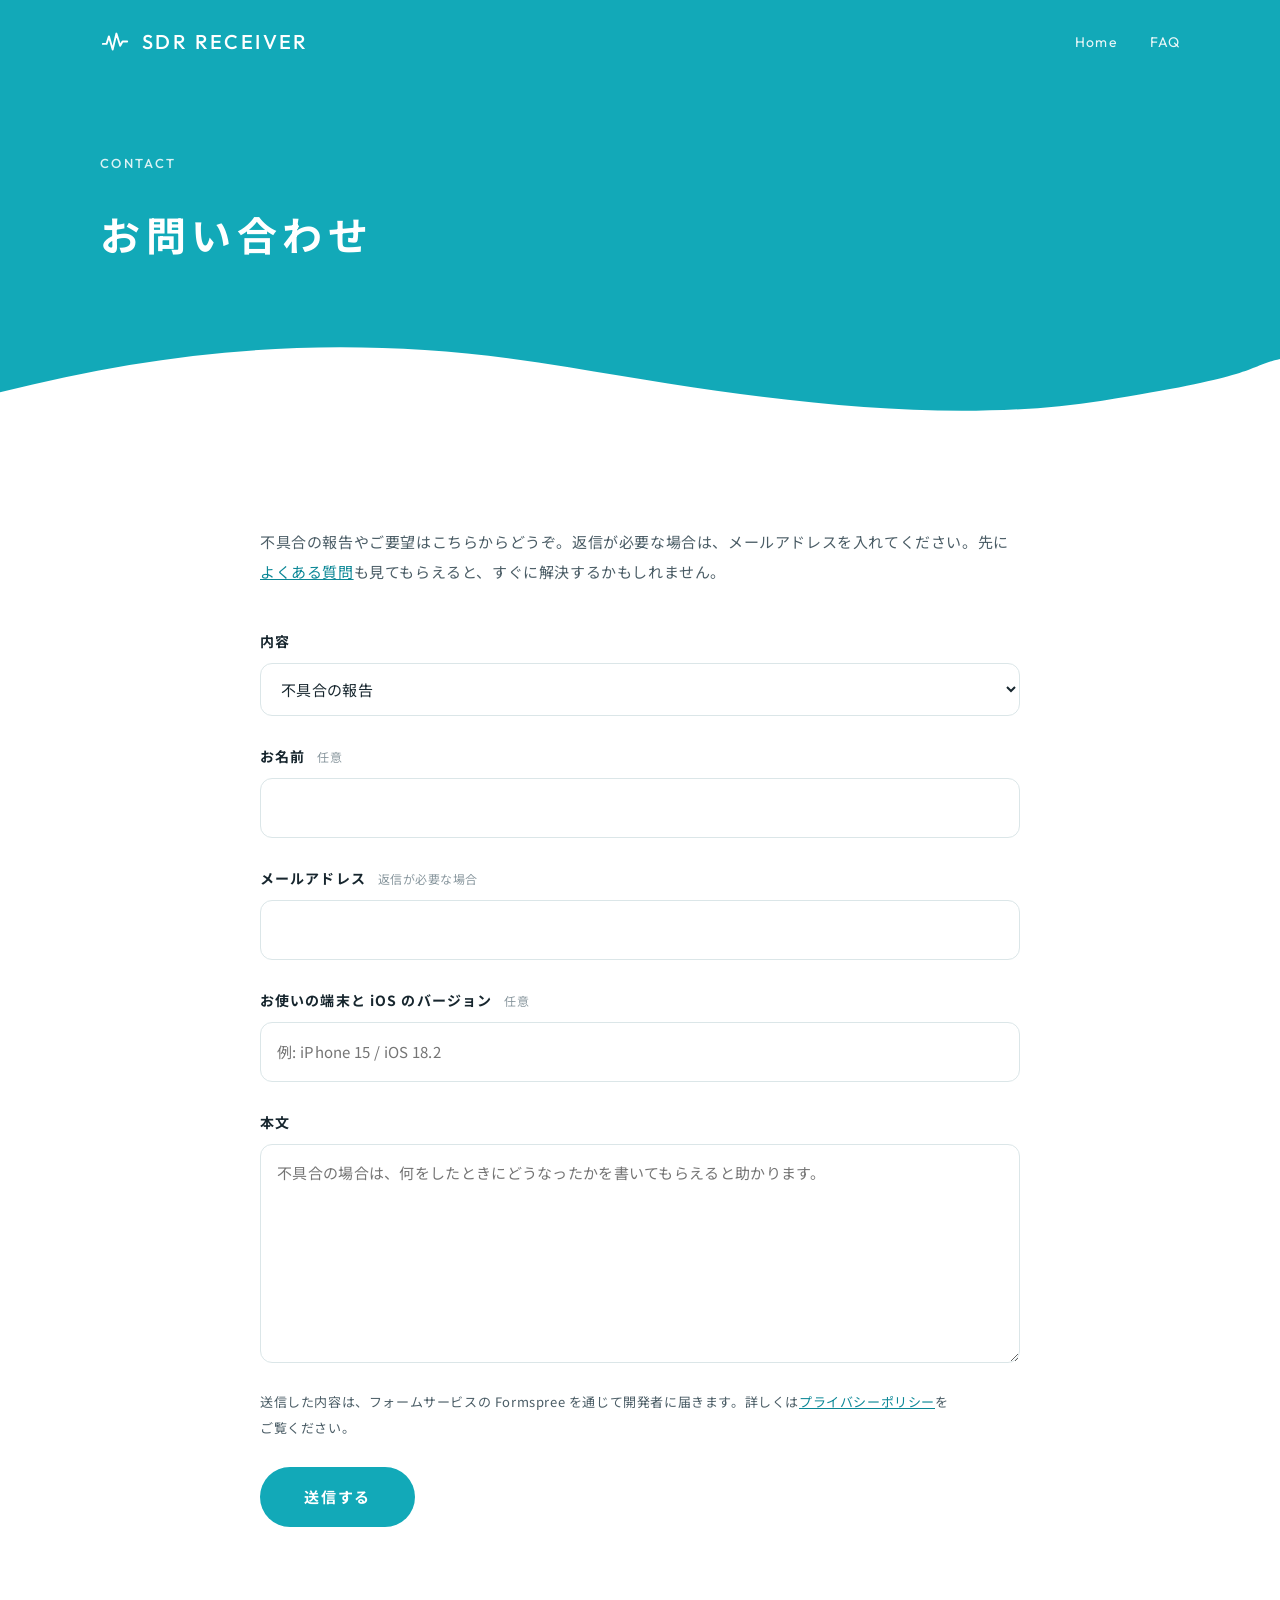
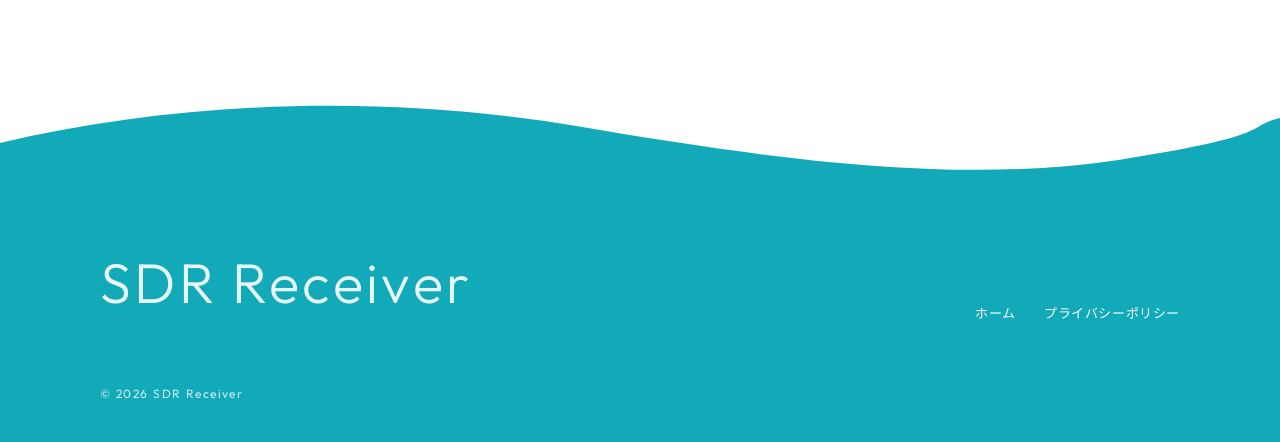
==== contact.html @ 530494e3 "Add contact form (Formspree) and link it from privacy policy and footer Co-Authored-By: Claude Opus " ====
<!doctype html>
<html lang="ja">
<head>
  <meta charset="utf-8">
  <meta name="viewport" content="width=device-width, initial-scale=1">
  <title>お問い合わせ | SDR Receiver</title>
  <meta name="description" content="SDR Receiver へのお問い合わせ">
  <meta name="theme-color" content="#12a9b8">
  <link rel="icon" href="assets/icon.svg" type="image/svg+xml">
  <link rel="preconnect" href="https://fonts.googleapis.com">
  <link rel="preconnect" href="https://fonts.gstatic.com" crossorigin>
  <link href="https://fonts.googleapis.com/css2?family=Outfit:wght@300;400;500&family=Noto+Sans+JP:wght@400;500;700&display=swap" rel="stylesheet">
  <link rel="stylesheet" href="style.css">
</head>
<body>
  <header class="header">
    <div class="wrap">
      <a class="logo" href="index.html"><img src="assets/icon-white.svg" alt=""><span>SDR RECEIVER</span></a>
      <nav class="menu"><a href="index.html">Home</a><a href="index.html#faq">FAQ</a></nav>
    </div>
  </header>
  <section class="doc-head">
    <div class="wrap">
      <div class="label">Contact</div>
      <h1>お問い合わせ</h1>
    </div>
    <svg class="wave" viewBox="0 0 1440 120" preserveAspectRatio="none" aria-hidden="true" style="margin-top:60px"><path class="wave-white" d="M0 70c220-60 420-70 640-30s420 70 600 40 160-40 200-50v90H0Z"/></svg>
  </section>

  <main class="wrap doc">
    <p>不具合の報告やご要望はこちらからどうぞ。返信が必要な場合は、メールアドレスを入れてください。先に<a href="index.html#faq">よくある質問</a>も見てもらえると、すぐに解決するかもしれません。</p>

    <form id="contact" class="form" action="https://formspree.io/f/xbgdqavl" method="POST">
      <div class="field">
        <label for="kind">内容</label>
        <select id="kind" name="種類">
          <option>不具合の報告</option>
          <option>機能の要望</option>
          <option>その他</option>
        </select>
      </div>
      <div class="field">
        <label for="name">お名前 <span class="opt">任意</span></label>
        <input id="name" name="名前" type="text" autocomplete="name">
      </div>
      <div class="field">
        <label for="email">メールアドレス <span class="opt">返信が必要な場合</span></label>
        <input id="email" name="email" type="email" autocomplete="email" inputmode="email">
      </div>
      <div class="field">
        <label for="device">お使いの端末と iOS のバージョン <span class="opt">任意</span></label>
        <input id="device" name="端末" type="text" placeholder="例: iPhone 15 / iOS 18.2">
      </div>
      <div class="field">
        <label for="message">本文</label>
        <textarea id="message" name="本文" rows="7" required placeholder="不具合の場合は、何をしたときにどうなったかを書いてもらえると助かります。"></textarea>
      </div>
      <!-- Spam trap: hidden from people, filled in by bots -->
      <input type="text" name="_gotcha" tabindex="-1" autocomplete="off" class="trap" aria-hidden="true">
      <input type="hidden" name="_subject" value="SDR Receiver お問い合わせ">

      <p class="form-note">送信した内容は、フォームサービスの Formspree を通じて開発者に届きます。詳しくは<a href="privacy.html">プライバシーポリシー</a>をご覧ください。</p>
      <button type="submit" class="submit">送信する</button>
      <p id="status" class="status" role="status" aria-live="polite"></p>
    </form>
  </main>

  <footer class="footer">
    <svg class="wave" viewBox="0 0 1440 120" preserveAspectRatio="none" aria-hidden="true"><path class="wave-teal" d="M0 60c200-50 430-60 650-20s430 70 610 40 140-40 180-50v90H0Z"/></svg>
    <div class="footer-body">
      <div class="wrap footer-inner">
        <div><p class="big">SDR Receiver</p></div>
        <nav aria-label="フッター"><a href="index.html">ホーム</a><a href="privacy.html">プライバシーポリシー</a></nav>
      </div>
      <div class="wrap copy">© 2026 SDR Receiver</div>
    </div>
  </footer>

  <script>
    // Send in the background so the visitor stays on this page; without JS the form posts normally.
    const form = document.getElementById('contact');
    const status = document.getElementById('status');
    form.addEventListener('submit', async (e) => {
      e.preventDefault();
      const button = form.querySelector('.submit');
      button.disabled = true;
      status.className = 'status';
      status.textContent = '送信しています…';
      try {
        const res = await fetch(form.action, { method: 'POST', body: new FormData(form), headers: { Accept: 'application/json' } });
        if (!res.ok) throw new Error(String(res.status));
        form.reset();
        status.classList.add('ok');
        status.textContent = '送信しました。ありがとうございます。';
      } catch {
        status.classList.add('ng');
        status.textContent = '送信できませんでした。時間をおいて、もう一度お試しください。';
      } finally {
        button.disabled = false;
      }
    });
  </script>
</body>
</html>
---- style.css ----
:root {
  --teal: #12a9b8;
  --teal-deep: #0b8796;
  --teal-pale: #e9f7f8;
  --sun: #f5c64a;
  --ink: #17262e;
  --ink-2: #4b5d66;
  --ink-3: #8a989f;
  --line: #dbe6e8;
  --white: #ffffff;
  --jp: "Noto Sans JP", "Hiragino Kaku Gothic ProN", "Hiragino Sans", system-ui, sans-serif;
  --en: "Outfit", "Noto Sans JP", system-ui, sans-serif;
  --maxw: 1080px;
}

* { box-sizing: border-box; }
html { scroll-behavior: smooth; }
body {
  margin: 0;
  background: var(--white);
  color: var(--ink);
  font-family: var(--jp);
  font-size: 15px;
  line-height: 2;
  letter-spacing: 0.04em;
  -webkit-font-smoothing: antialiased;
  overflow-x: hidden;
}
img { max-width: 100%; display: block; }
a { color: inherit; }
h1, h2, h3, p, li, dt, dd, summary { word-break: auto-phrase; }

.wrap { width: min(var(--maxw), 100% - 48px); margin-inline: auto; }

/* Small English label, as used above every section title */
.label {
  font-family: var(--en); font-weight: 500; font-size: 13px; letter-spacing: 0.18em;
  text-transform: uppercase; color: var(--teal);
}
.label-lg { font-family: var(--en); font-weight: 400; font-size: clamp(40px, 6vw, 72px); letter-spacing: 0.02em; line-height: 1; color: var(--teal); margin: 0; }
.label-lg + .sub { display: block; margin-top: 14px; font-size: 13px; letter-spacing: 0.2em; color: var(--ink-3); }

/* ---------- Header ---------- */
.header { position: absolute; inset: 0 0 auto; z-index: 20; }
.header .wrap { display: flex; align-items: center; justify-content: space-between; height: 84px; }
.logo { display: flex; align-items: center; gap: 12px; text-decoration: none; color: var(--white); }
.logo img { width: 30px; height: 30px; }
.logo span { font-family: var(--en); font-weight: 500; font-size: 20px; letter-spacing: 0.12em; }
.menu { display: flex; gap: 32px; }
.menu a { font-family: var(--en); font-size: 14px; letter-spacing: 0.08em; color: var(--white); text-decoration: none; opacity: .9; }
.menu a:hover { opacity: 1; text-decoration: underline; text-underline-offset: 6px; }
@media (max-width: 760px) { .menu { display: none; } }

/* ---------- Hero ---------- */
.hero { position: relative; background: var(--teal); color: var(--white); padding: 150px 0 0; overflow: hidden; }
.nb { white-space: nowrap; }
.hero-inner { display: grid; grid-template-columns: 1.15fr .85fr; align-items: end; gap: 40px; }
@media (max-width: 880px) { .hero-inner { grid-template-columns: 1fr; } .hero { padding-top: 120px; } }
.hero .label { color: rgba(255,255,255,.85); }
.hero h1 {
  margin: 22px 0 28px; font-weight: 700; font-size: clamp(30px, 4.9vw, 62px);
  line-height: 1.38; letter-spacing: 0.12em;
}
.hero p.lead { margin: 0 0 40px; font-size: 16px; line-height: 2.1; max-width: 30em; opacity: .95; }
.store {
  display: inline-flex; align-items: center; gap: 12px; padding: 14px 26px; border-radius: 999px;
  background: var(--white); color: var(--teal-deep); font-weight: 700; font-size: 14px; letter-spacing: .08em;
}
.store small { font-weight: 500; color: var(--ink-3); letter-spacing: .04em; }
.hero-copy { padding-bottom: 150px; }
@media (max-width: 880px) { .hero-copy { padding-bottom: 20px; } }

.hero-visual { position: relative; display: flex; justify-content: center; }
.sun { position: absolute; width: 300px; height: 300px; border-radius: 50%; background: var(--sun); right: 6%; bottom: 32%; }
.dots { position: absolute; left: 2%; top: 4%; width: 120px; height: 120px; opacity: .7;
  background-image: radial-gradient(rgba(255,255,255,.9) 1.6px, transparent 1.8px); background-size: 16px 16px; }
@media (max-width: 880px) { .sun { width: 220px; height: 220px; } }

.phone {
  position: relative; width: min(300px, 70vw); aspect-ratio: 1206 / 2622; border-radius: 48px; padding: 9px;
  background: #11161c; box-shadow: 0 30px 60px -20px rgba(6, 40, 46, .55);
}
.phone img { width: 100%; height: 100%; object-fit: cover; border-radius: 40px; }
.hero .phone { margin-bottom: -120px; z-index: 2; }

/* Wave edges */
.wave { display: block; width: 100%; height: 100px; margin: -1px 0; position: relative; }
@media (max-width: 760px) { .wave { height: 56px; } }
.wave-white { fill: var(--white); }
.wave-pale { fill: var(--teal-pale); }
.wave-teal { fill: var(--teal); }
.hero .wave { position: relative; z-index: 1; margin-top: -1px; margin-bottom: -2px; }

/* ---------- Sections ---------- */
section { position: relative; }
.pad { padding: 150px 0; }
@media (max-width: 760px) { .pad { padding: 100px 0; } }

/* Statement */
.statement { text-align: center; }
.statement h2 { font-size: clamp(26px, 3.6vw, 40px); font-weight: 700; letter-spacing: .14em; line-height: 1.7; margin: 26px 0 40px; }
.statement p { margin: 0 auto; max-width: 38em; color: var(--ink-2); line-height: 2.4; }

/* Features */
.features-head { display: flex; justify-content: space-between; align-items: end; gap: 32px; flex-wrap: wrap; margin-bottom: 72px; }
.features-head p { margin: 0; max-width: 26em; color: var(--ink-2); }
.feature-list { display: grid; grid-template-columns: 1fr 1fr; border-top: 1px solid var(--line); }
@media (max-width: 760px) { .feature-list { grid-template-columns: 1fr; } }
.feature { padding: 44px 40px 48px 0; border-bottom: 1px solid var(--line); }
.feature:nth-child(odd) { border-right: 1px solid var(--line); }
.feature:nth-child(even) { padding-left: 40px; padding-right: 0; }
@media (max-width: 760px) { .feature, .feature:nth-child(even), .feature:nth-child(odd) { padding: 36px 0; border-right: 0; } }
.feature .num { font-family: var(--en); font-size: 13px; letter-spacing: .16em; color: var(--teal); }
.feature h3 { margin: 10px 0 12px; font-size: 21px; letter-spacing: .1em; }
.feature p { margin: 0; color: var(--ink-2); }
.tags { display: flex; flex-wrap: wrap; gap: 8px; margin-top: 16px; }
.tags span { font-family: var(--en); font-size: 12px; letter-spacing: .1em; padding: 4px 12px; border-radius: 999px; border: 1px solid var(--teal); color: var(--teal-deep); }

.also { margin-top: 56px; display: grid; grid-template-columns: 180px 1fr; gap: 24px; }
@media (max-width: 760px) { .also { grid-template-columns: 1fr; } }
.also ul { list-style: none; margin: 0; padding: 0; display: grid; grid-template-columns: 1fr 1fr; gap: 6px 40px; color: var(--ink-2); }
@media (max-width: 600px) { .also ul { grid-template-columns: 1fr; } }
.also li::before { content: ""; display: inline-block; width: 6px; height: 6px; border-radius: 50%; background: var(--teal); margin-right: 12px; vertical-align: middle; }

/* Screens */
.screens { background: var(--teal-pale); }
.screens-head { text-align: center; margin-bottom: 70px; }
.screens-head h2 { font-size: clamp(22px, 3vw, 30px); letter-spacing: .14em; margin: 20px 0 0; }
.gallery { display: grid; grid-template-columns: repeat(4, 1fr); gap: 28px; align-items: start; }
.gallery figure { margin: 0; }
.gallery figure:nth-child(even) { margin-top: 60px; }
.gallery .phone { width: 100%; border-radius: 34px; padding: 6px; box-shadow: 0 24px 40px -24px rgba(6, 40, 46, .5); }
.gallery .phone img { border-radius: 28px; }
.gallery figcaption { margin-top: 18px; font-size: 13px; color: var(--ink-2); text-align: center; letter-spacing: .08em; }
@media (max-width: 880px) { .gallery { grid-template-columns: repeat(2, 1fr); } }
@media (max-width: 480px) { .gallery { gap: 16px; } .gallery figure:nth-child(even) { margin-top: 30px; } }

/* Start */
.start-grid { display: grid; grid-template-columns: 1fr 1.3fr; gap: 80px; }
@media (max-width: 880px) { .start-grid { grid-template-columns: 1fr; gap: 48px; } }
.start h2 { font-size: clamp(24px, 3vw, 32px); letter-spacing: .14em; margin: 24px 0 24px; line-height: 1.6; }
.start p { color: var(--ink-2); margin: 0; }
.need { margin: 32px 0 0; padding: 28px 30px; border-radius: 20px; background: var(--teal-pale); }
.need dt { font-weight: 700; letter-spacing: .1em; margin-bottom: 8px; }
.need dd { margin: 0; color: var(--ink-2); }
.need dd ul { margin: 0; padding-left: 1.2em; }
ol.steps { list-style: none; margin: 0; padding: 0; counter-reset: s; }
ol.steps li { counter-increment: s; display: grid; grid-template-columns: 64px 1fr; gap: 8px; padding: 30px 0; border-bottom: 1px solid var(--line); }
ol.steps li:first-child { border-top: 1px solid var(--line); }
ol.steps li::before { content: counter(s, decimal-leading-zero); font-family: var(--en); font-size: 28px; font-weight: 300; color: var(--teal); line-height: 1.4; }
ol.steps h3 { margin: 0 0 6px; font-size: 17px; letter-spacing: .1em; }
ol.steps p { margin: 0; color: var(--ink-2); }
code { font-family: ui-monospace, "SF Mono", Menlo, monospace; font-size: .9em; background: var(--teal-pale); color: var(--teal-deep); padding: 2px 8px; border-radius: 6px; letter-spacing: 0; }

/* Note */
.note { border-radius: 24px; border: 1px solid var(--line); padding: 44px 48px; display: grid; grid-template-columns: 200px 1fr; gap: 24px; }
@media (max-width: 760px) { .note { grid-template-columns: 1fr; padding: 32px 26px; } }
.note h2 { margin: 10px 0 0; font-size: 19px; letter-spacing: .12em; line-height: 1.7; }
.note p { margin: 0 0 12px; color: var(--ink-2); }
.note p:last-child { margin-bottom: 0; }

/* FAQ */
.faq { max-width: 820px; margin: 56px auto 0; }
.faq details { border-bottom: 1px solid var(--line); }
.faq details:first-child { border-top: 1px solid var(--line); }
.faq summary { cursor: pointer; list-style: none; padding: 24px 40px 24px 0; font-weight: 700; letter-spacing: .08em; position: relative; }
.faq summary::-webkit-details-marker { display: none; }
.faq summary::before { content: "Q."; font-family: var(--en); color: var(--teal); margin-right: 14px; font-weight: 500; }
.faq summary::after { content: ""; position: absolute; right: 6px; top: 50%; width: 12px; height: 12px; border-right: 1.5px solid var(--teal); border-bottom: 1.5px solid var(--teal); transform: translateY(-75%) rotate(45deg); transition: transform .25s ease; }
.faq details[open] summary::after { transform: translateY(-25%) rotate(-135deg); }
.faq details p { margin: 0 0 26px 36px; color: var(--ink-2); }

/* Footer */
.footer { color: var(--white); }
.footer-body { background: var(--teal); }
.footer-inner { padding: 60px 0 56px; display: flex; flex-wrap: wrap; justify-content: space-between; gap: 32px; align-items: end; }
.footer .big { font-family: var(--en); font-weight: 300; font-size: clamp(32px, 5vw, 56px); letter-spacing: .06em; line-height: 1.1; margin: 0 0 12px; }
.footer p { margin: 0; font-size: 13px; opacity: .9; }
.footer nav { display: flex; gap: 28px; font-size: 13px; }
.footer nav a { text-decoration: none; }
.footer nav a:hover { text-decoration: underline; text-underline-offset: 5px; }
.copy { font-family: var(--en); font-size: 12px; letter-spacing: .12em; opacity: .8; padding-bottom: 36px; }

/* Reveal */
.reveal { opacity: 0; transform: translateY(24px); transition: opacity .9s ease, transform .9s ease; }
.reveal.in { opacity: 1; transform: none; }
@media (prefers-reduced-motion: reduce) { .reveal { opacity: 1; transform: none; transition: none; } html { scroll-behavior: auto; } }

/* Document page */
.doc-head { background: var(--teal); color: var(--white); padding: 150px 0 0; }
.doc-head .wave { margin-bottom: -2px; }
.doc-head h1 { margin: 18px 0 0; font-size: clamp(28px, 4vw, 40px); letter-spacing: .14em; }
.doc-head .label { color: rgba(255,255,255,.85); }
.doc { max-width: 760px; padding: 80px 0 120px; }
.doc h2 { font-size: 19px; letter-spacing: .1em; margin: 48px 0 12px; }
.doc p, .doc li { color: var(--ink-2); }
.draft { display: inline-block; font-size: 12px; padding: 4px 14px; border-radius: 999px; background: #fff5d6; color: #8a6400; letter-spacing: .06em; }

/* Contact form */
.form { margin-top: 40px; display: grid; gap: 26px; }
.field { display: grid; gap: 8px; }
.field label { font-weight: 700; letter-spacing: .08em; font-size: 14px; }
.opt { font-weight: 400; font-size: 12px; color: var(--ink-3); margin-left: 8px; letter-spacing: .04em; }
.field input, .field select, .field textarea {
  font: inherit; letter-spacing: .02em; color: var(--ink); width: 100%;
  padding: 14px 16px; border-radius: 12px; border: 1px solid var(--line); background: var(--white);
  transition: border-color .2s ease, box-shadow .2s ease;
}
.field textarea { resize: vertical; line-height: 1.8; }
.field input:focus, .field select:focus, .field textarea:focus { outline: none; border-color: var(--teal); box-shadow: 0 0 0 4px rgba(18, 169, 184, .14); }
.trap { position: absolute; left: -9999px; width: 1px; height: 1px; opacity: 0; }
.form-note { margin: 0; font-size: 13px; color: var(--ink-3); }
.form-note a, .doc a { color: var(--teal-deep); }
.submit {
  justify-self: start; font: inherit; font-weight: 700; letter-spacing: .12em; color: var(--white);
  background: var(--teal); border: 0; border-radius: 999px; padding: 15px 44px; cursor: pointer;
  transition: background .2s ease, transform .2s ease;
}
.submit:hover { background: var(--teal-deep); transform: translateY(-1px); }
.submit:disabled { opacity: .6; cursor: default; transform: none; }
.status { margin: 0; min-height: 1.5em; font-size: 14px; }
.status.ok { color: var(--teal-deep); }
.status.ng { color: #c0392b; }
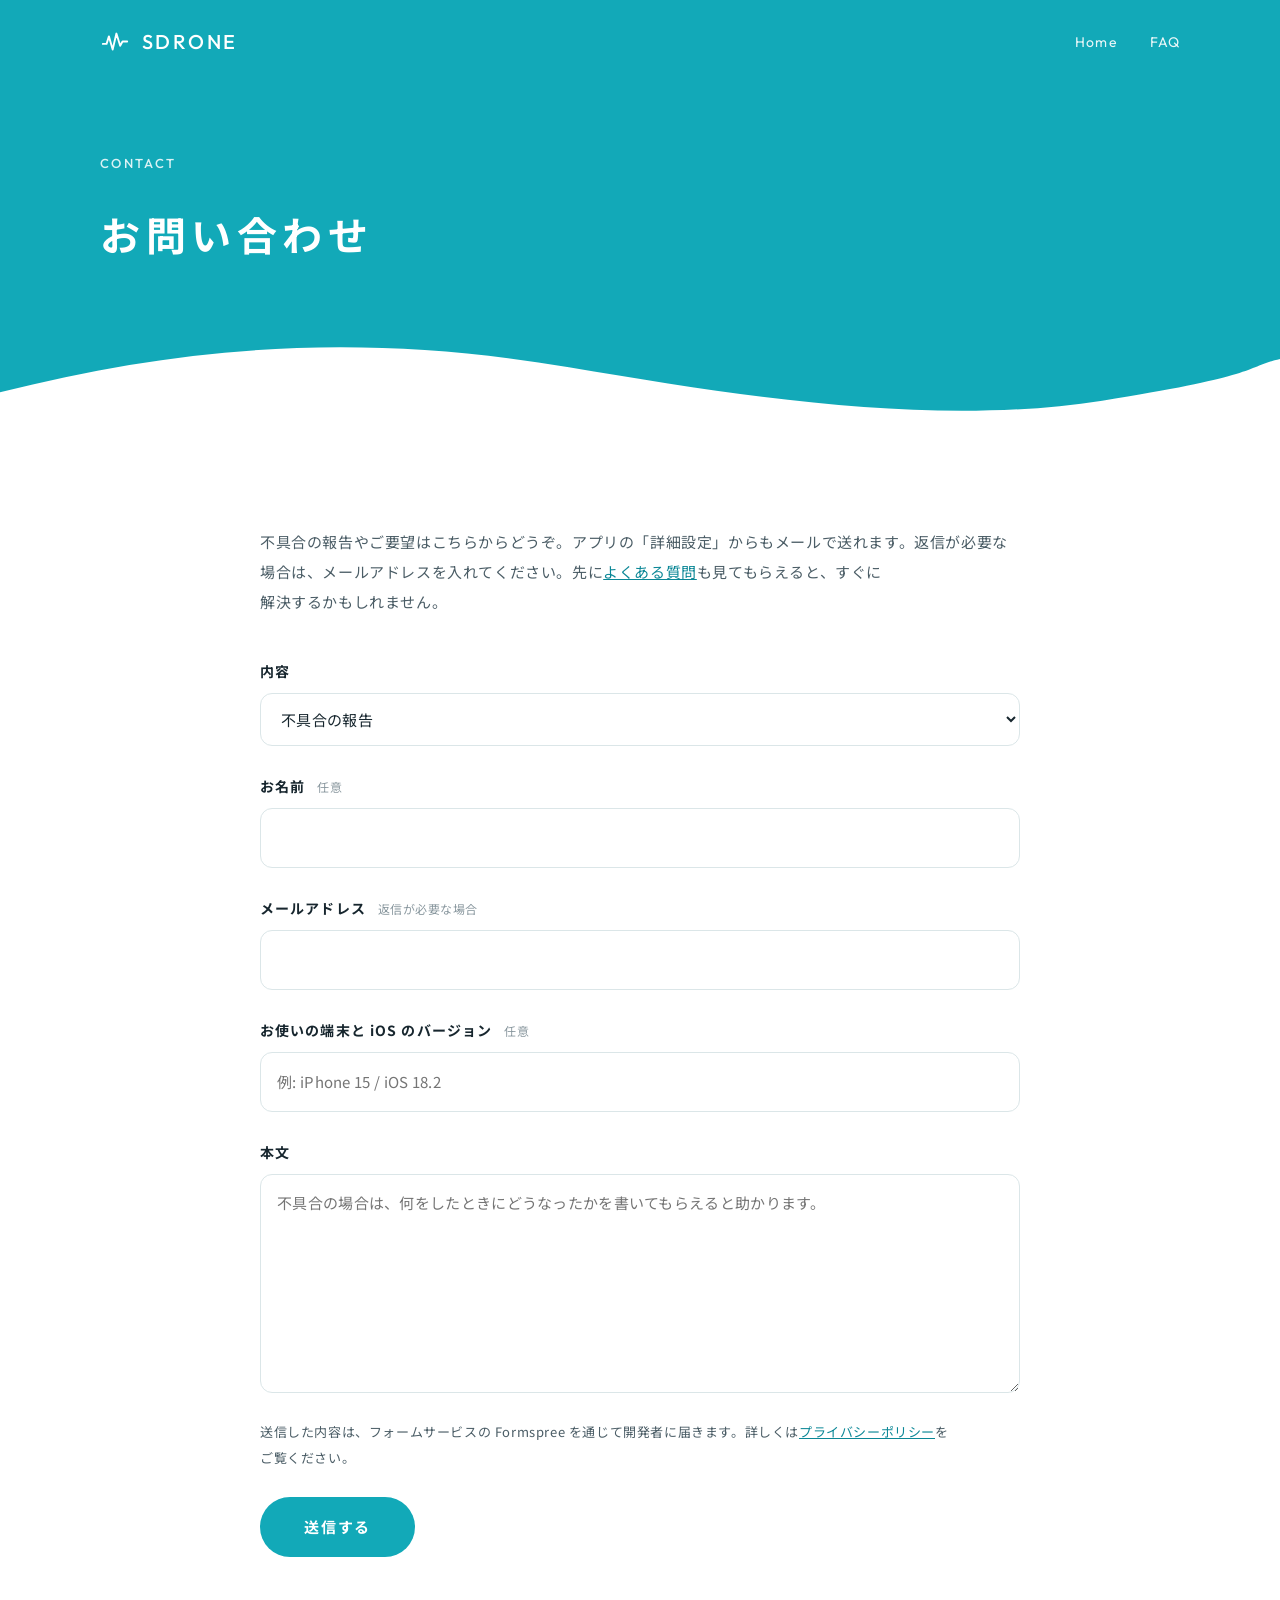
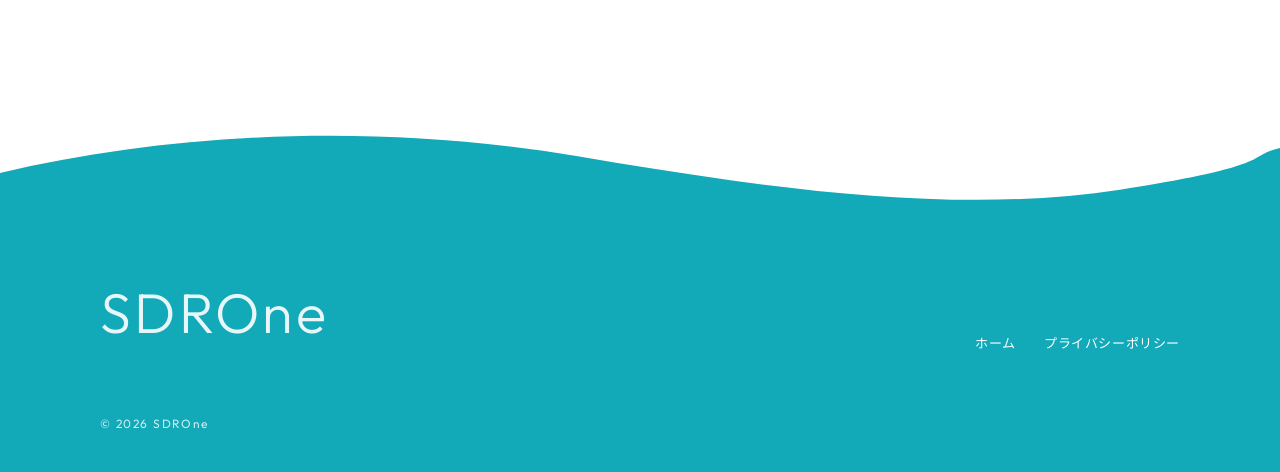
==== commit d12dc3ef: "Rename to SDROne; add iPad, map and decoder features, new screenshots and icon; privacy note on in-a" ====
--- a/contact.html
+++ b/contact.html
@@ -3,8 +3,8 @@
 <head>
   <meta charset="utf-8">
   <meta name="viewport" content="width=device-width, initial-scale=1">
-  <title>お問い合わせ | SDR Receiver</title>
-  <meta name="description" content="SDR Receiver へのお問い合わせ">
+  <title>お問い合わせ | SDROne</title>
+  <meta name="description" content="SDROne へのお問い合わせ">
   <meta name="theme-color" content="#12a9b8">
   <link rel="icon" href="assets/icon.svg" type="image/svg+xml">
   <link rel="preconnect" href="https://fonts.googleapis.com">
@@ -15,7 +15,7 @@
 <body>
   <header class="header">
     <div class="wrap">
-      <a class="logo" href="index.html"><img src="assets/icon-white.svg" alt=""><span>SDR RECEIVER</span></a>
+      <a class="logo" href="index.html"><img src="assets/icon-white.svg" alt=""><span>SDRONE</span></a>
       <nav class="menu"><a href="index.html">Home</a><a href="index.html#faq">FAQ</a></nav>
     </div>
   </header>
@@ -28,7 +28,7 @@
   </section>
 
   <main class="wrap doc">
-    <p>不具合の報告やご要望はこちらからどうぞ。返信が必要な場合は、メールアドレスを入れてください。先に<a href="index.html#faq">よくある質問</a>も見てもらえると、すぐに解決するかもしれません。</p>
+    <p>不具合の報告やご要望はこちらからどうぞ。アプリの「詳細設定」からもメールで送れます。返信が必要な場合は、メールアドレスを入れてください。先に<a href="index.html#faq">よくある質問</a>も見てもらえると、すぐに解決するかもしれません。</p>
 
     <form id="contact" class="form" action="https://formspree.io/f/xbgdqavl" method="POST">
       <div class="field">
@@ -57,7 +57,7 @@
       </div>
       <!-- Spam trap: hidden from people, filled in by bots -->
       <input type="text" name="_gotcha" tabindex="-1" autocomplete="off" class="trap" aria-hidden="true">
-      <input type="hidden" name="_subject" value="SDR Receiver お問い合わせ">
+      <input type="hidden" name="_subject" value="SDROne お問い合わせ">
 
       <p class="form-note">送信した内容は、フォームサービスの Formspree を通じて開発者に届きます。詳しくは<a href="privacy.html">プライバシーポリシー</a>をご覧ください。</p>
       <button type="submit" class="submit">送信する</button>
@@ -69,10 +69,10 @@
     <svg class="wave" viewBox="0 0 1440 120" preserveAspectRatio="none" aria-hidden="true"><path class="wave-teal" d="M0 60c200-50 430-60 650-20s430 70 610 40 140-40 180-50v90H0Z"/></svg>
     <div class="footer-body">
       <div class="wrap footer-inner">
-        <div><p class="big">SDR Receiver</p></div>
+        <div><p class="big">SDROne</p></div>
         <nav aria-label="フッター"><a href="index.html">ホーム</a><a href="privacy.html">プライバシーポリシー</a></nav>
       </div>
-      <div class="wrap copy">© 2026 SDR Receiver</div>
+      <div class="wrap copy">© 2026 SDROne</div>
     </div>
   </footer>
 
--- a/style.css
+++ b/style.css
@@ -132,7 +132,18 @@
 .gallery .phone { width: 100%; border-radius: 34px; padding: 6px; box-shadow: 0 24px 40px -24px rgba(6, 40, 46, .5); }
 .gallery .phone img { border-radius: 28px; }
 .gallery figcaption { margin-top: 18px; font-size: 13px; color: var(--ink-2); text-align: center; letter-spacing: .08em; }
-@media (max-width: 880px) { .gallery { grid-template-columns: repeat(2, 1fr); } }
+.gallery { grid-template-columns: repeat(3, 1fr); gap: 40px 28px; max-width: 1000px; margin: 0 auto; }
+.gallery figure:nth-child(even) { margin-top: 0; }
+.gallery figure:nth-child(3n+2) { margin-top: 60px; }
+@media (max-width: 880px) {
+  .gallery { grid-template-columns: repeat(2, 1fr); }
+  .gallery figure:nth-child(3n+2) { margin-top: 0; }
+  .gallery figure:nth-child(even) { margin-top: 40px; }
+}
+.tablet-wrap { margin: 90px auto 0; max-width: 880px; }
+.tablet { background: #11161c; border-radius: 26px; padding: 12px; box-shadow: 0 30px 60px -28px rgba(6, 40, 46, .55); }
+.tablet img { display: block; width: 100%; height: auto; border-radius: 16px; }
+.tablet-wrap figcaption { margin-top: 18px; font-size: 13px; color: var(--ink-2); text-align: center; letter-spacing: .08em; }
 @media (max-width: 480px) { .gallery { gap: 16px; } .gallery figure:nth-child(even) { margin-top: 30px; } }
 
 /* Start */
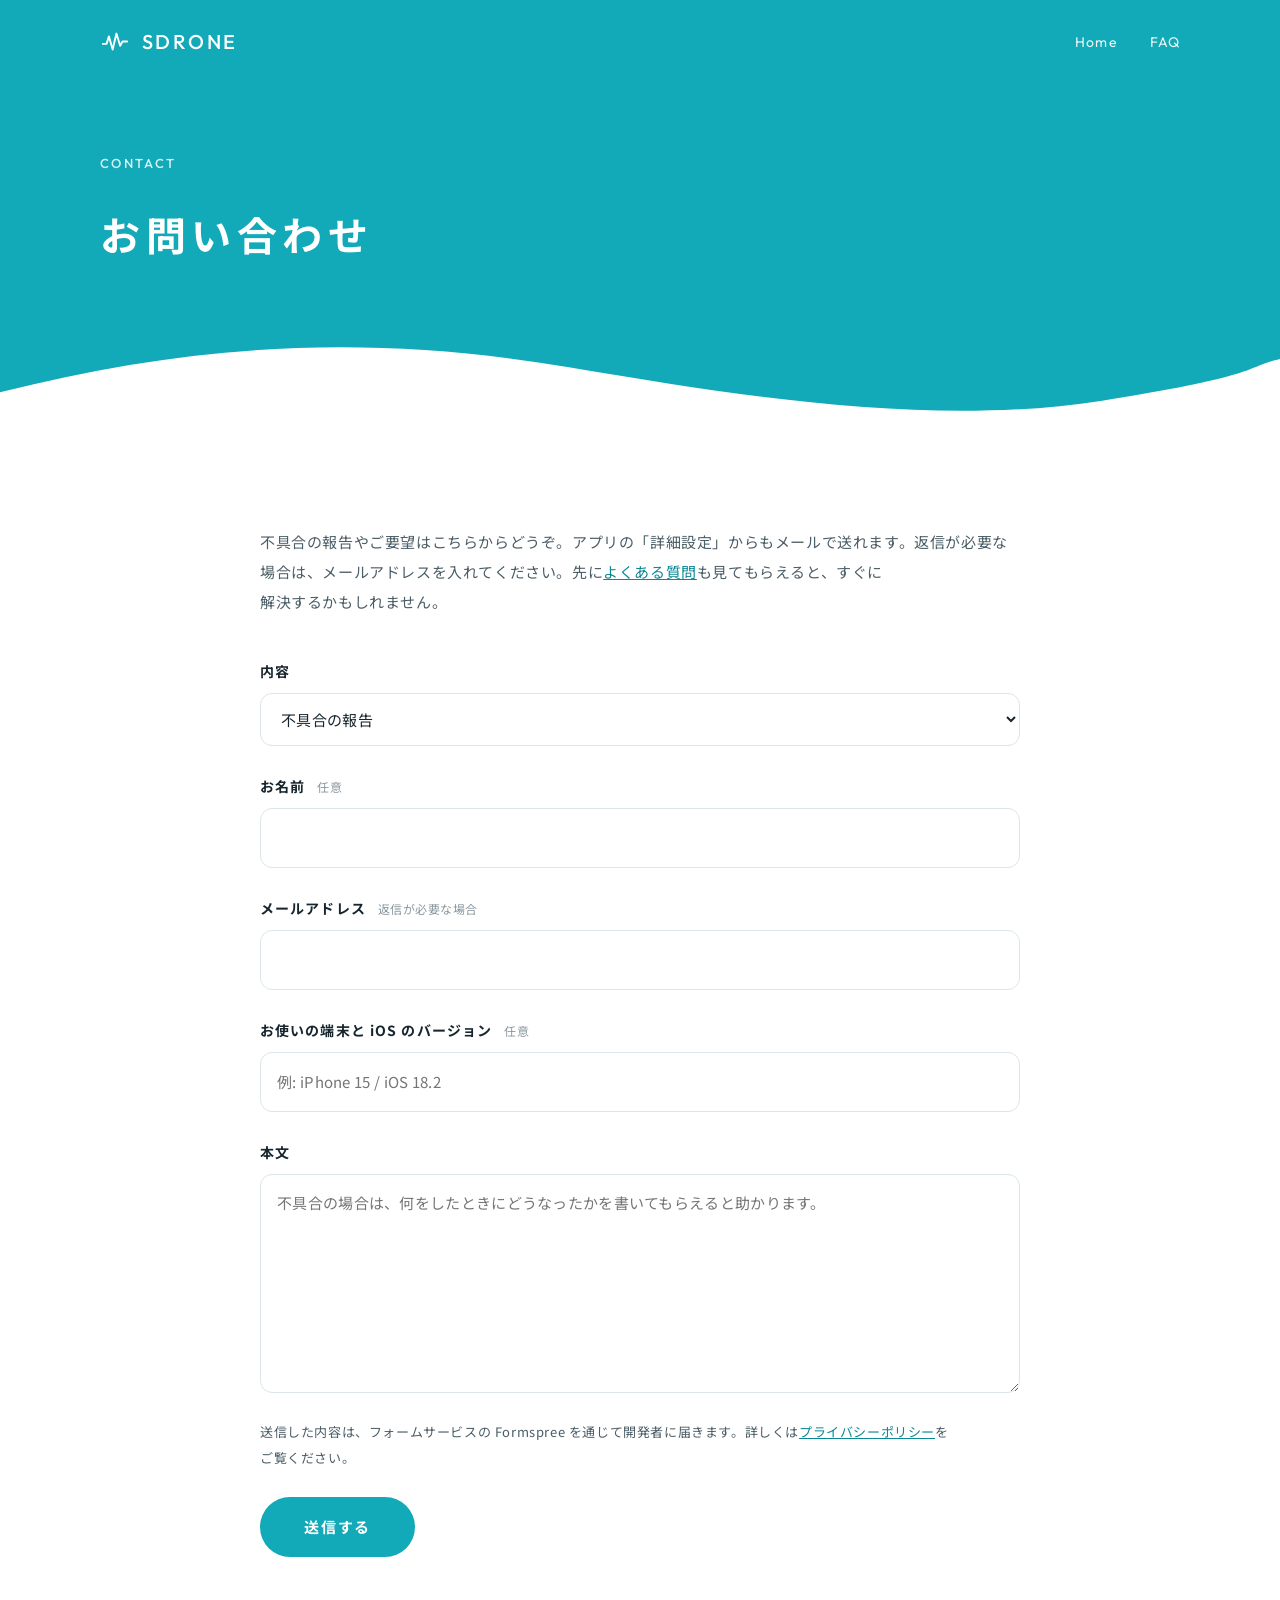
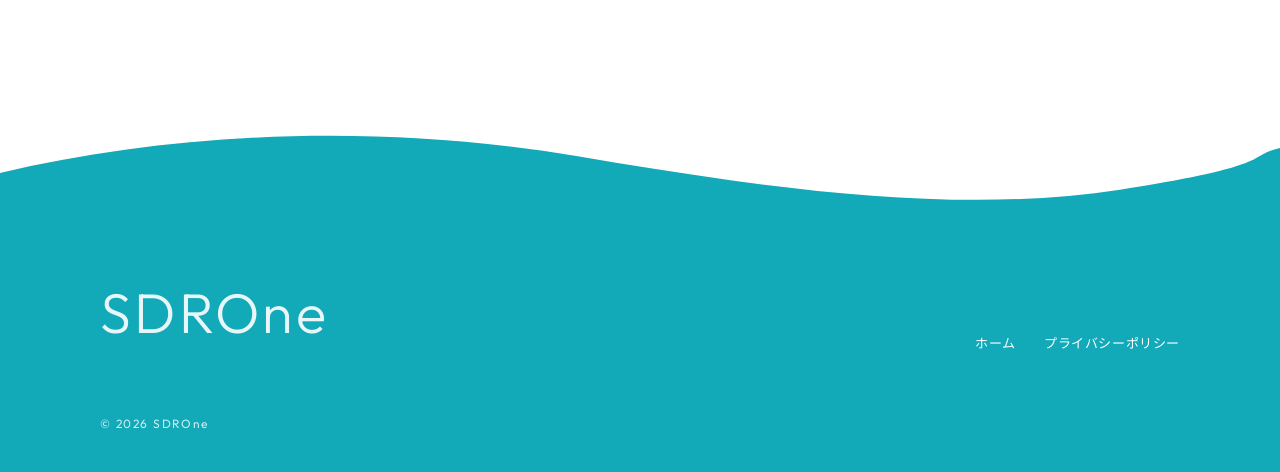
==== commit bff62f69: "Break lines between phrases; mobile-only heading break" ====
--- a/contact.html
+++ b/contact.html
@@ -28,7 +28,7 @@
   </section>
 
   <main class="wrap doc">
-    <p>不具合の報告やご要望はこちらからどうぞ。アプリの「詳細設定」からもメールで送れます。返信が必要な場合は、メールアドレスを入れてください。先に<a href="index.html#faq">よくある質問</a>も見てもらえると、すぐに解決するかもしれません。</p>
+    <p>不具合の<wbr>報告や<wbr>ご要望は<wbr>こちらから<wbr>どうぞ。<wbr>アプリの<wbr>「詳細設定」からも<wbr>メールで<wbr>送れます。<wbr>返信が<wbr>必要な<wbr>場合は、<wbr>メールアドレスを<wbr>入れてください。<wbr>先に<a href="index.html#faq">よくある質問</a>も<wbr>見て<wbr>もらえると、<wbr>すぐに<wbr>解決するかもしれません。</p>
 
     <form id="contact" class="form" action="https://formspree.io/f/xbgdqavl" method="POST">
       <div class="field">
@@ -44,11 +44,11 @@
         <input id="name" name="名前" type="text" autocomplete="name">
       </div>
       <div class="field">
-        <label for="email">メールアドレス <span class="opt">返信が必要な場合</span></label>
+        <label for="email">メールアドレス <span class="opt">返信が<wbr>必要な<wbr>場合</span></label>
         <input id="email" name="email" type="email" autocomplete="email" inputmode="email">
       </div>
       <div class="field">
-        <label for="device">お使いの端末と iOS のバージョン <span class="opt">任意</span></label>
+        <label for="device">お使いの<wbr>端末と<wbr> iOS の<wbr>バージョン <span class="opt">任意</span></label>
         <input id="device" name="端末" type="text" placeholder="例: iPhone 15 / iOS 18.2">
       </div>
       <div class="field">
@@ -59,7 +59,7 @@
       <input type="text" name="_gotcha" tabindex="-1" autocomplete="off" class="trap" aria-hidden="true">
       <input type="hidden" name="_subject" value="SDROne お問い合わせ">
 
-      <p class="form-note">送信した内容は、フォームサービスの Formspree を通じて開発者に届きます。詳しくは<a href="privacy.html">プライバシーポリシー</a>をご覧ください。</p>
+      <p class="form-note">送信した<wbr>内容は、<wbr>フォームサービスの<wbr> Formspree を<wbr>通じて<wbr>開発者に<wbr>届きます。<wbr>詳しくは<a href="privacy.html">プライバシーポリシー</a>を<wbr>ご覧ください。</p>
       <button type="submit" class="submit">送信する</button>
       <p id="status" class="status" role="status" aria-live="polite"></p>
     </form>
--- a/style.css
+++ b/style.css
@@ -28,7 +28,8 @@
 }
 img { max-width: 100%; display: block; }
 a { color: inherit; }
-h1, h2, h3, p, li, dt, dd, summary { word-break: auto-phrase; }
+/* Lines break only at the <wbr> phrase boundaries in the HTML (see tools/wrap_phrases.py). */
+body { word-break: keep-all; overflow-wrap: break-word; line-break: strict; }
 
 .wrap { width: min(var(--maxw), 100% - 48px); margin-inline: auto; }
 
@@ -54,6 +55,8 @@
 /* ---------- Hero ---------- */
 .hero { position: relative; background: var(--teal); color: var(--white); padding: 150px 0 0; overflow: hidden; }
 .nb { white-space: nowrap; }
+.sp { display: none; }
+@media (max-width: 560px) { .sp { display: inline; } }
 .hero-inner { display: grid; grid-template-columns: 1.15fr .85fr; align-items: end; gap: 40px; }
 @media (max-width: 880px) { .hero-inner { grid-template-columns: 1fr; } .hero { padding-top: 120px; } }
 .hero .label { color: rgba(255,255,255,.85); }
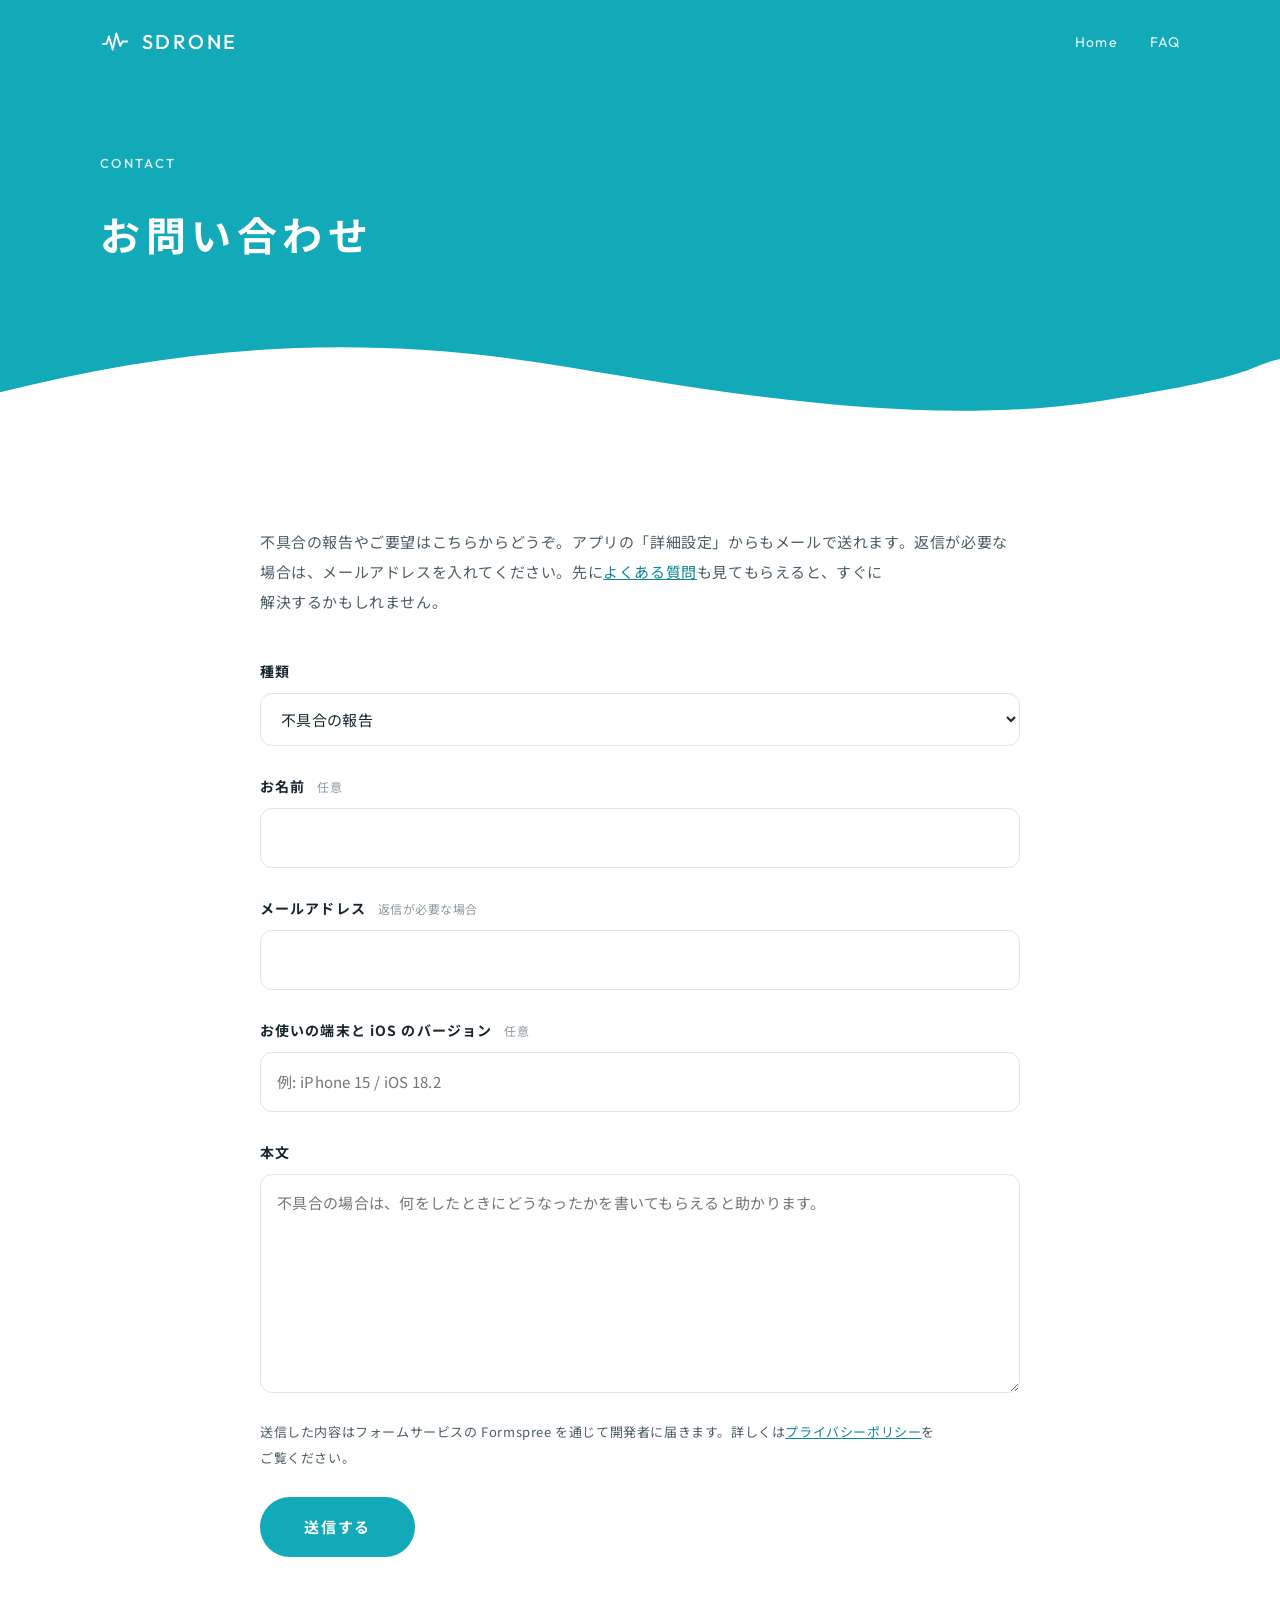
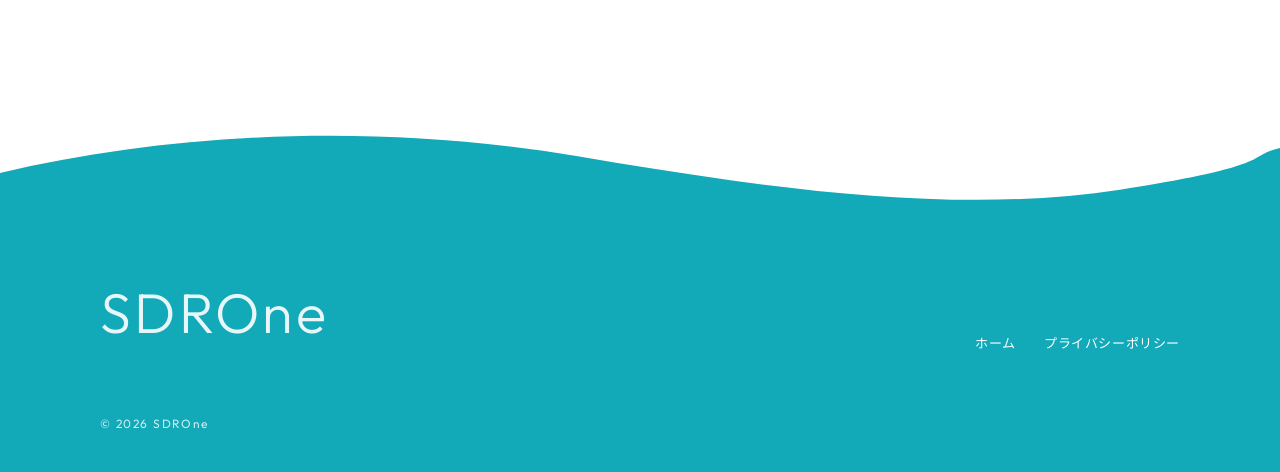
==== commit 0767d3d1: "Copy edits from proofreading report" ====
--- a/contact.html
+++ b/contact.html
@@ -32,7 +32,7 @@
 
     <form id="contact" class="form" action="https://formspree.io/f/xbgdqavl" method="POST">
       <div class="field">
-        <label for="kind">内容</label>
+        <label for="kind">種類</label>
         <select id="kind" name="種類">
           <option>不具合の報告</option>
           <option>機能の要望</option>
@@ -59,7 +59,7 @@
       <input type="text" name="_gotcha" tabindex="-1" autocomplete="off" class="trap" aria-hidden="true">
       <input type="hidden" name="_subject" value="SDROne お問い合わせ">
 
-      <p class="form-note">送信した<wbr>内容は、<wbr>フォームサービスの<wbr> Formspree を<wbr>通じて<wbr>開発者に<wbr>届きます。<wbr>詳しくは<a href="privacy.html">プライバシーポリシー</a>を<wbr>ご覧ください。</p>
+      <p class="form-note">送信した<wbr>内容は<wbr>フォームサービスの<wbr> Formspree を<wbr>通じて<wbr>開発者に<wbr>届きます。<wbr>詳しくは<a href="privacy.html">プライバシーポリシー</a>を<wbr>ご覧ください。</p>
       <button type="submit" class="submit">送信する</button>
       <p id="status" class="status" role="status" aria-live="polite"></p>
     </form>
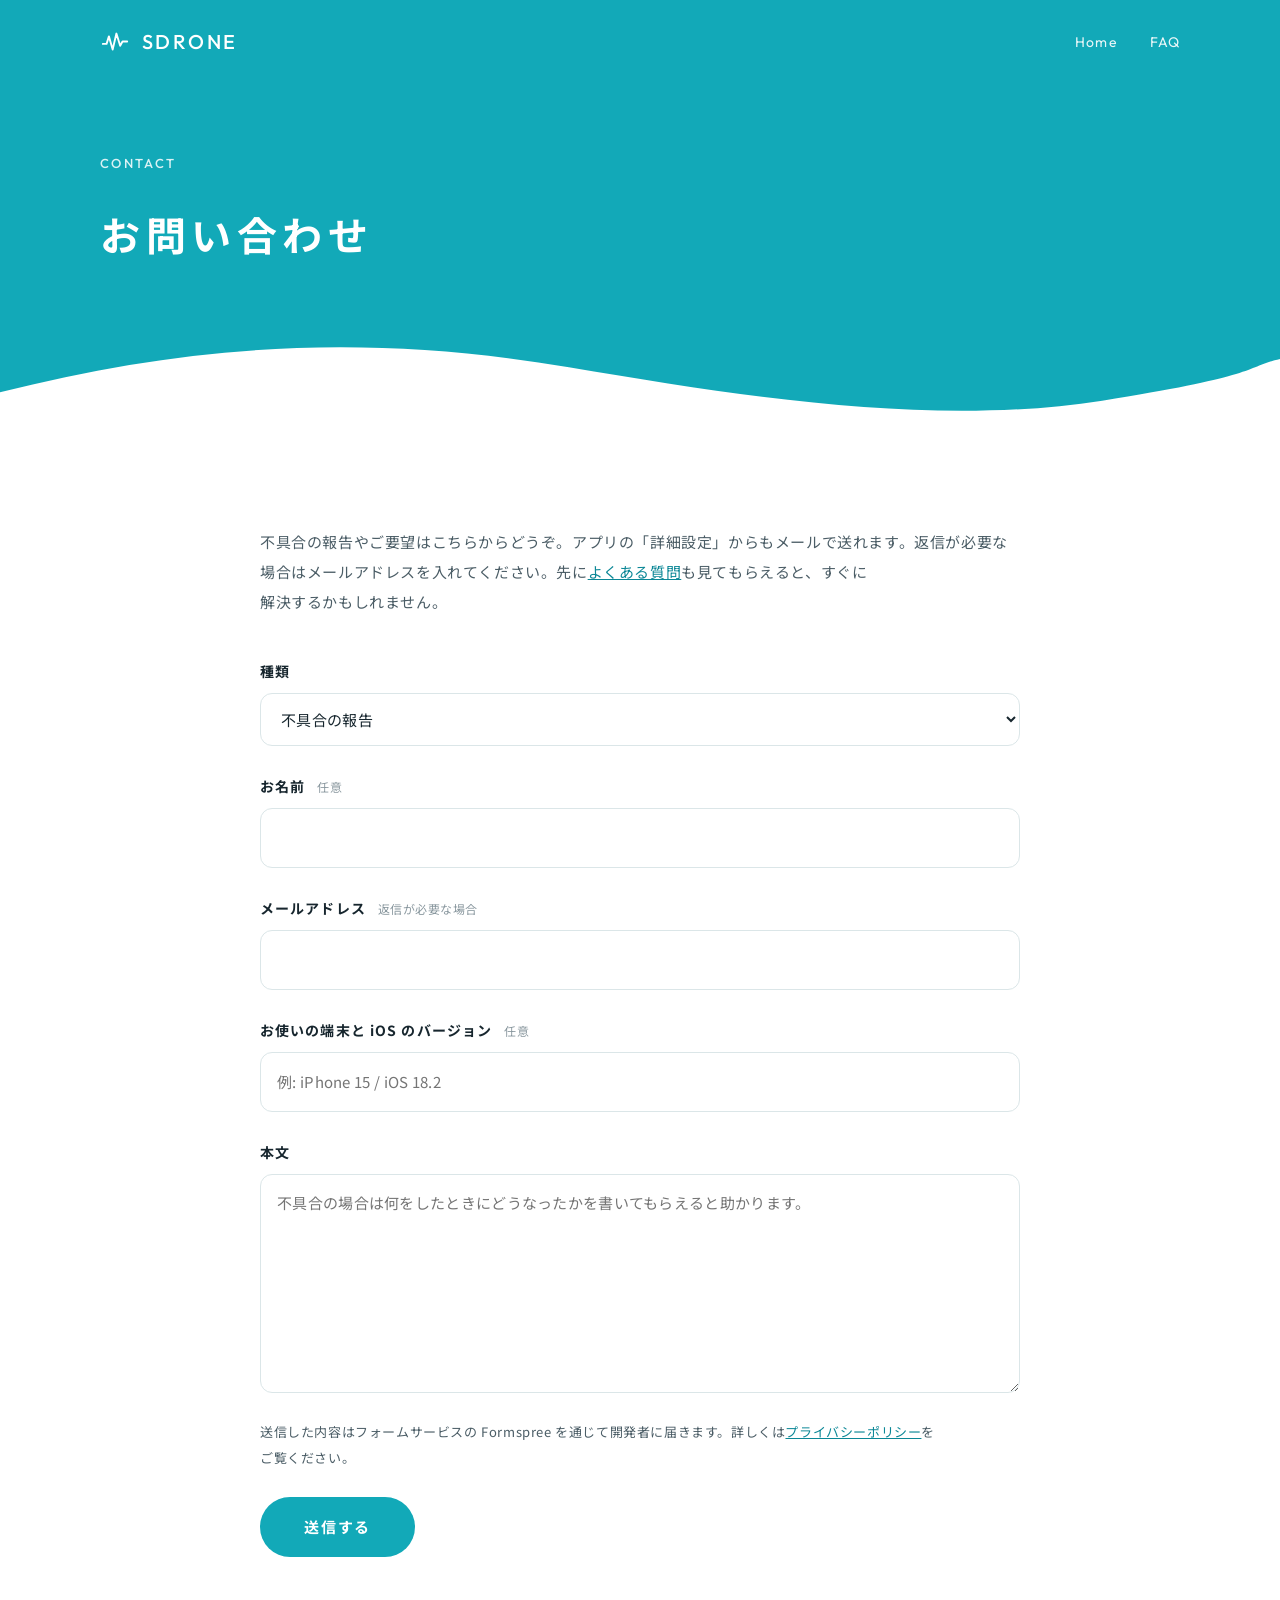
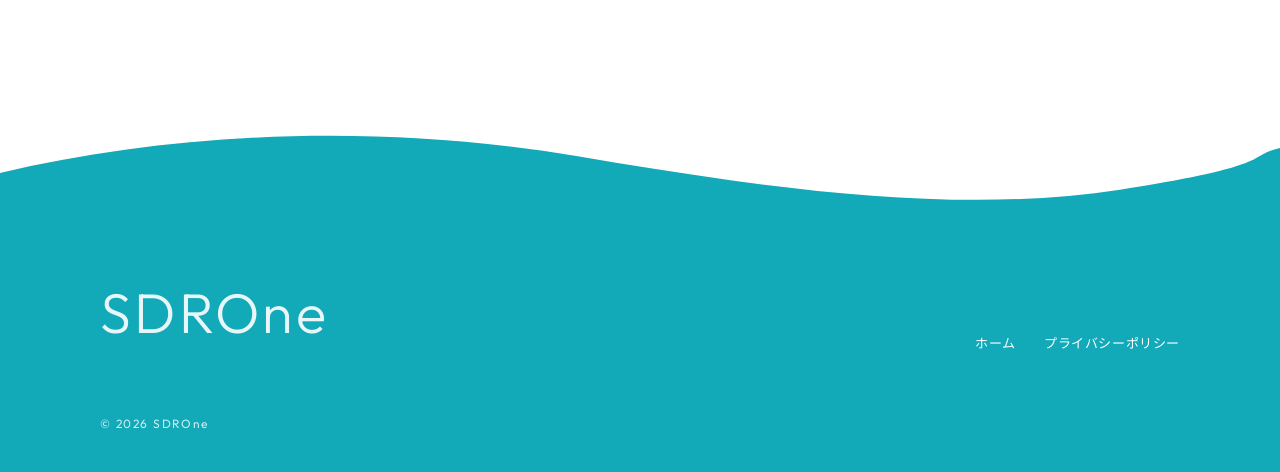
==== commit 1158c641: "Drop unneeded commas, remove FM stereo line, line break in notice" ====
--- a/contact.html
+++ b/contact.html
@@ -28,7 +28,7 @@
   </section>
 
   <main class="wrap doc">
-    <p>不具合の<wbr>報告や<wbr>ご要望は<wbr>こちらから<wbr>どうぞ。<wbr>アプリの<wbr>「詳細設定」からも<wbr>メールで<wbr>送れます。<wbr>返信が<wbr>必要な<wbr>場合は、<wbr>メールアドレスを<wbr>入れてください。<wbr>先に<a href="index.html#faq">よくある質問</a>も<wbr>見て<wbr>もらえると、<wbr>すぐに<wbr>解決するかもしれません。</p>
+    <p>不具合の<wbr>報告や<wbr>ご要望は<wbr>こちらから<wbr>どうぞ。<wbr>アプリの<wbr>「詳細設定」からも<wbr>メールで<wbr>送れます。<wbr>返信が<wbr>必要な<wbr>場合は<wbr>メールアドレスを<wbr>入れてください。<wbr>先に<a href="index.html#faq">よくある質問</a>も<wbr>見て<wbr>もらえると、<wbr>すぐに<wbr>解決するかもしれません。</p>
 
     <form id="contact" class="form" action="https://formspree.io/f/xbgdqavl" method="POST">
       <div class="field">
@@ -53,7 +53,7 @@
       </div>
       <div class="field">
         <label for="message">本文</label>
-        <textarea id="message" name="本文" rows="7" required placeholder="不具合の場合は、何をしたときにどうなったかを書いてもらえると助かります。"></textarea>
+        <textarea id="message" name="本文" rows="7" required placeholder="不具合の場合は何をしたときにどうなったかを書いてもらえると助かります。"></textarea>
       </div>
       <!-- Spam trap: hidden from people, filled in by bots -->
       <input type="text" name="_gotcha" tabindex="-1" autocomplete="off" class="trap" aria-hidden="true">
--- a/style.css
+++ b/style.css
@@ -102,6 +102,7 @@
 /* Statement */
 .statement { text-align: center; }
 .statement h2 { font-size: clamp(26px, 3.6vw, 40px); font-weight: 700; letter-spacing: .14em; line-height: 1.7; margin: 26px 0 40px; }
+.statement .statement-lead { margin-top: 26px; font-size: clamp(17px, 2vw, 22px); line-height: 2; color: var(--ink); }
 .statement p { margin: 0 auto; max-width: 38em; color: var(--ink-2); line-height: 2.4; }
 
 /* Features */
@@ -135,11 +136,11 @@
 .gallery .phone { width: 100%; border-radius: 34px; padding: 6px; box-shadow: 0 24px 40px -24px rgba(6, 40, 46, .5); }
 .gallery .phone img { border-radius: 28px; }
 .gallery figcaption { margin-top: 18px; font-size: 13px; color: var(--ink-2); text-align: center; letter-spacing: .08em; }
-.gallery { grid-template-columns: repeat(3, 1fr); gap: 40px 28px; max-width: 1000px; margin: 0 auto; }
+.gallery { grid-template-columns: repeat(2, minmax(0, 300px)); justify-content: center; gap: 40px 64px; margin: 0 auto; }
 .gallery figure:nth-child(even) { margin-top: 0; }
 .gallery figure:nth-child(3n+2) { margin-top: 60px; }
 @media (max-width: 880px) {
-  .gallery { grid-template-columns: repeat(2, 1fr); }
+  .gallery { grid-template-columns: repeat(2, 1fr); gap: 24px; }
   .gallery figure:nth-child(3n+2) { margin-top: 0; }
   .gallery figure:nth-child(even) { margin-top: 40px; }
 }
